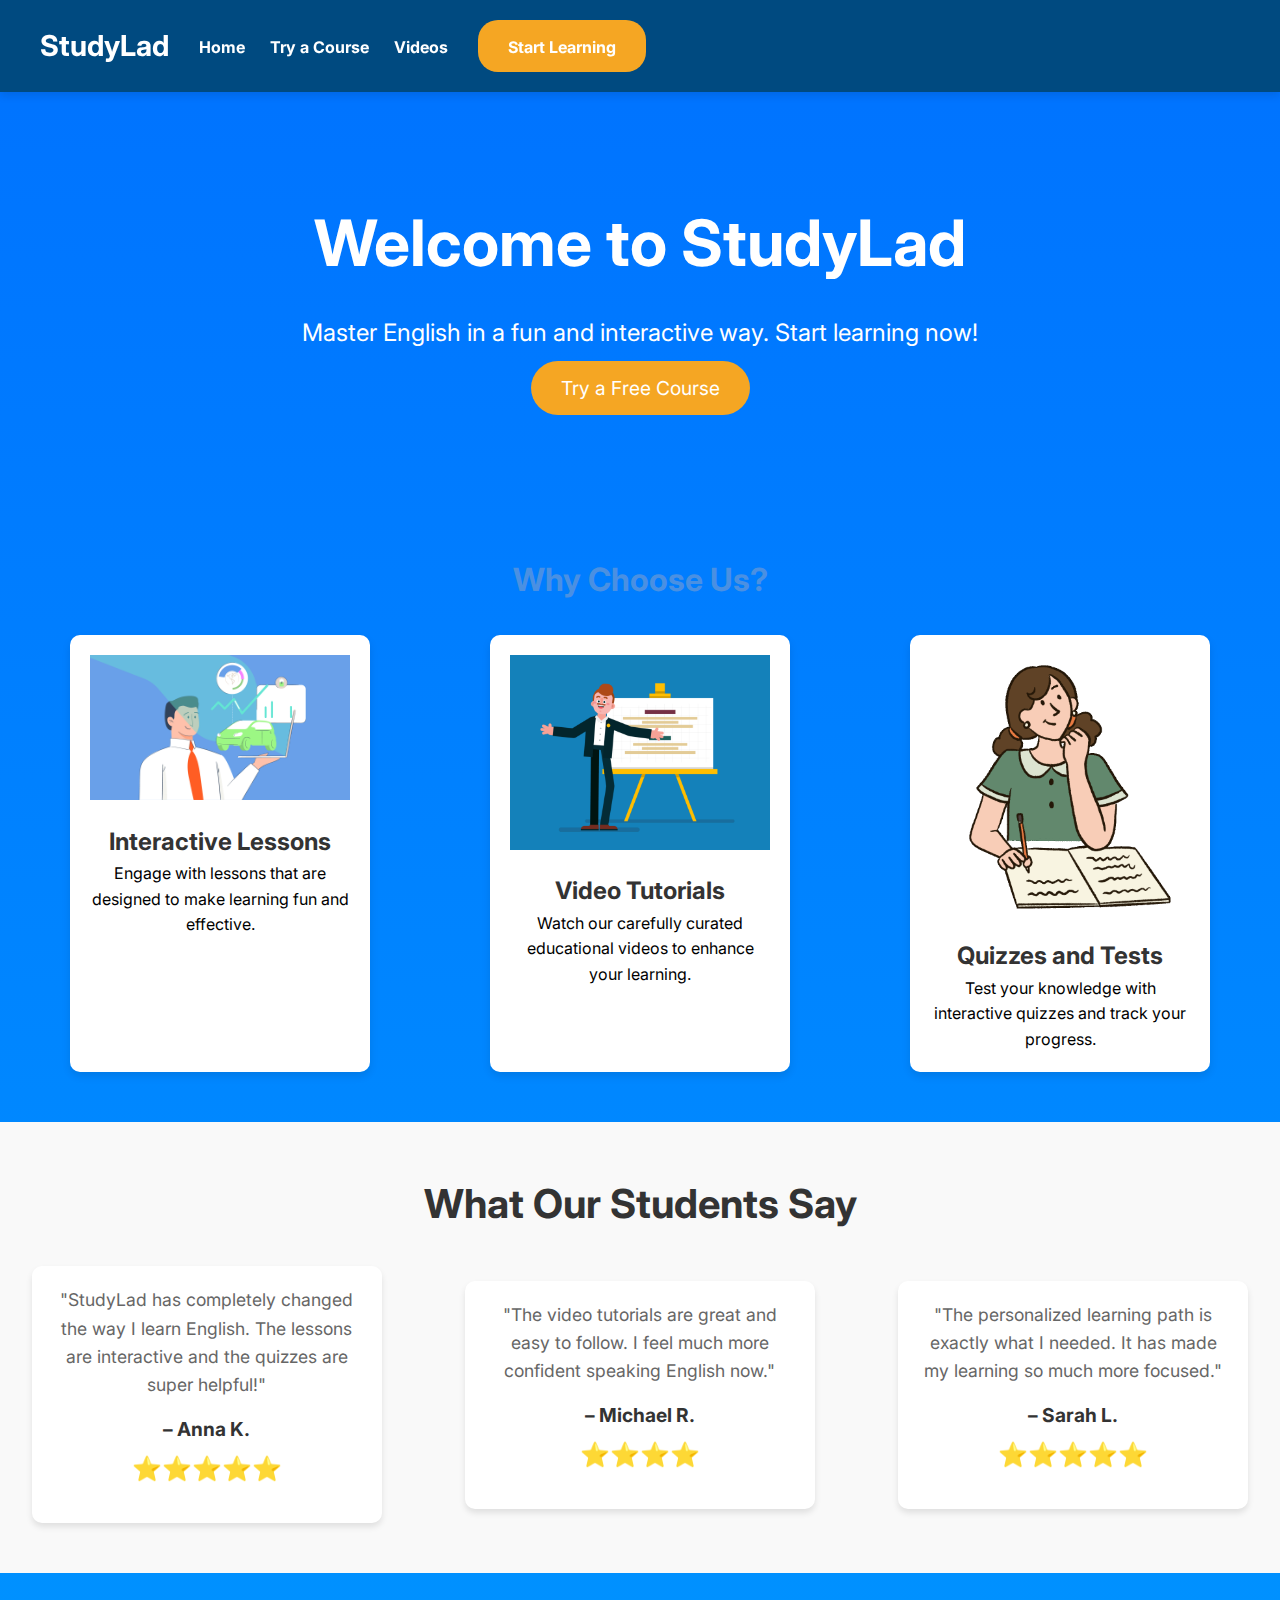
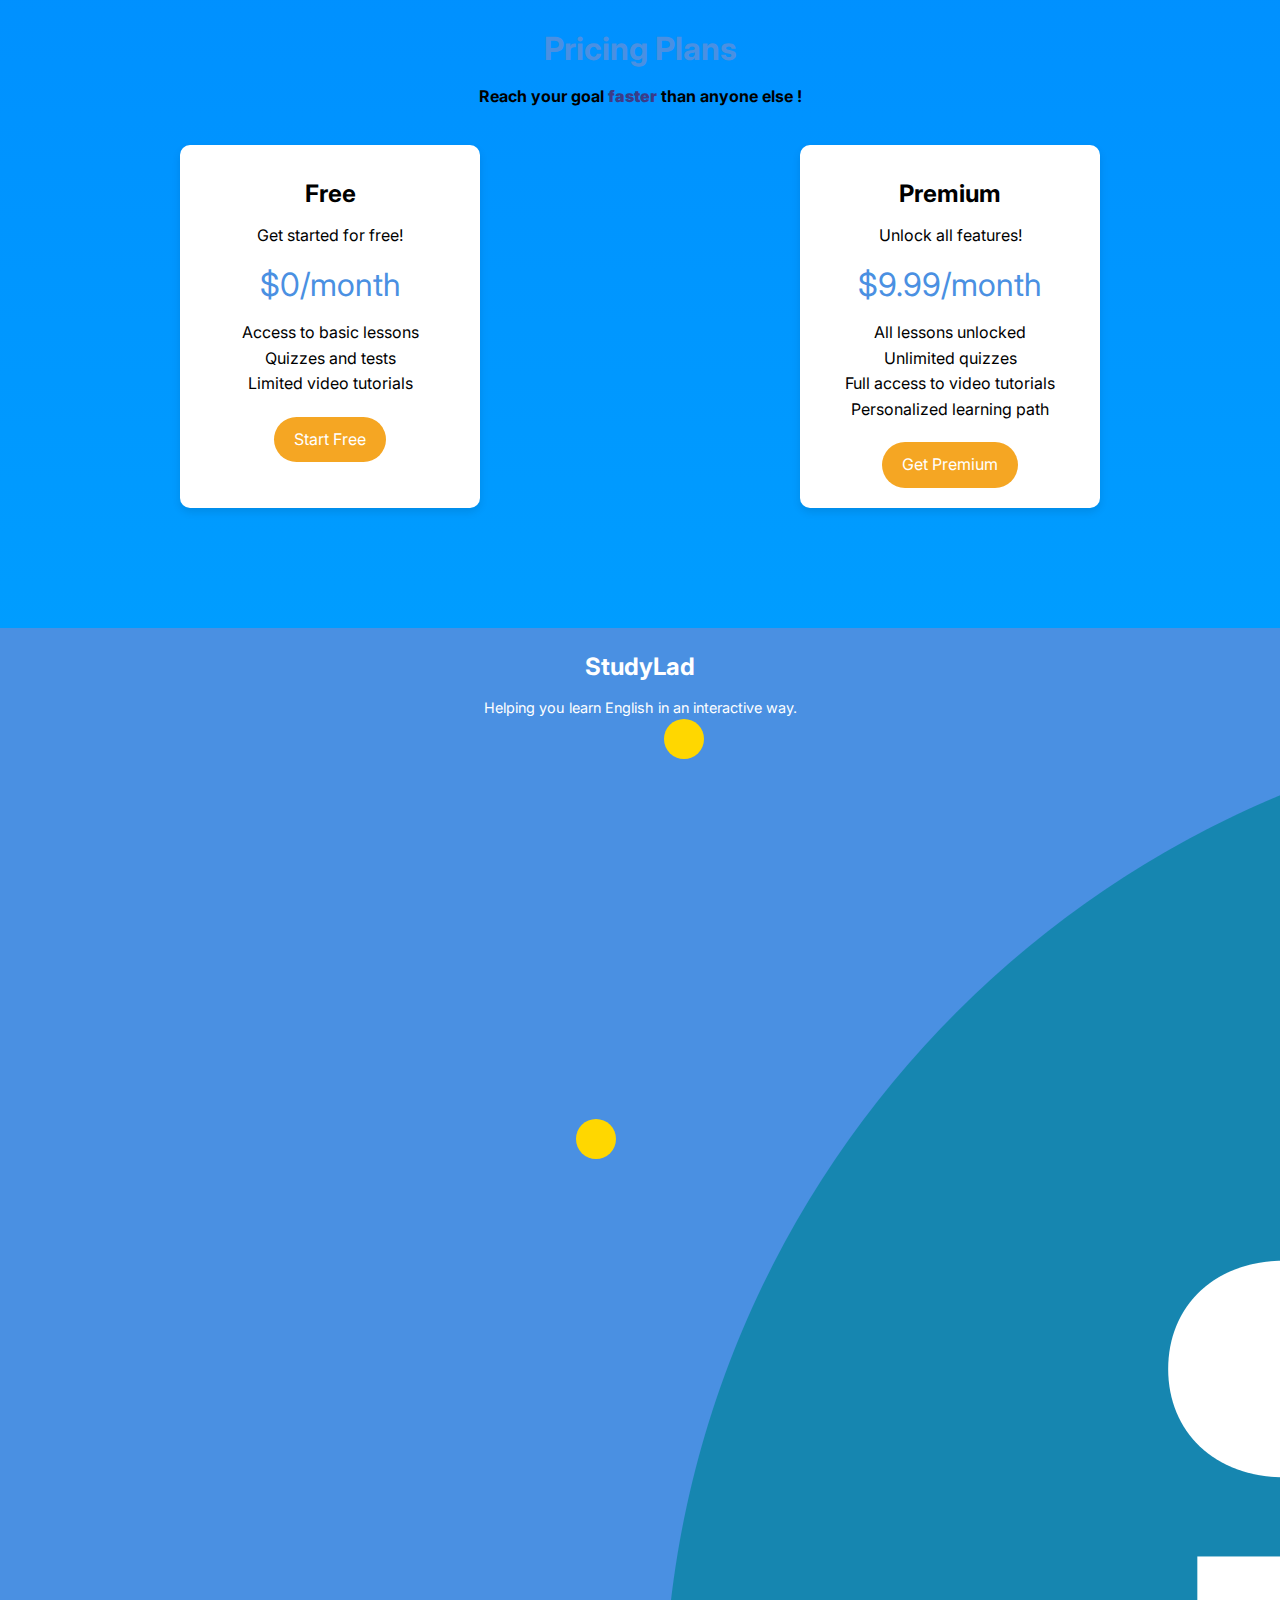
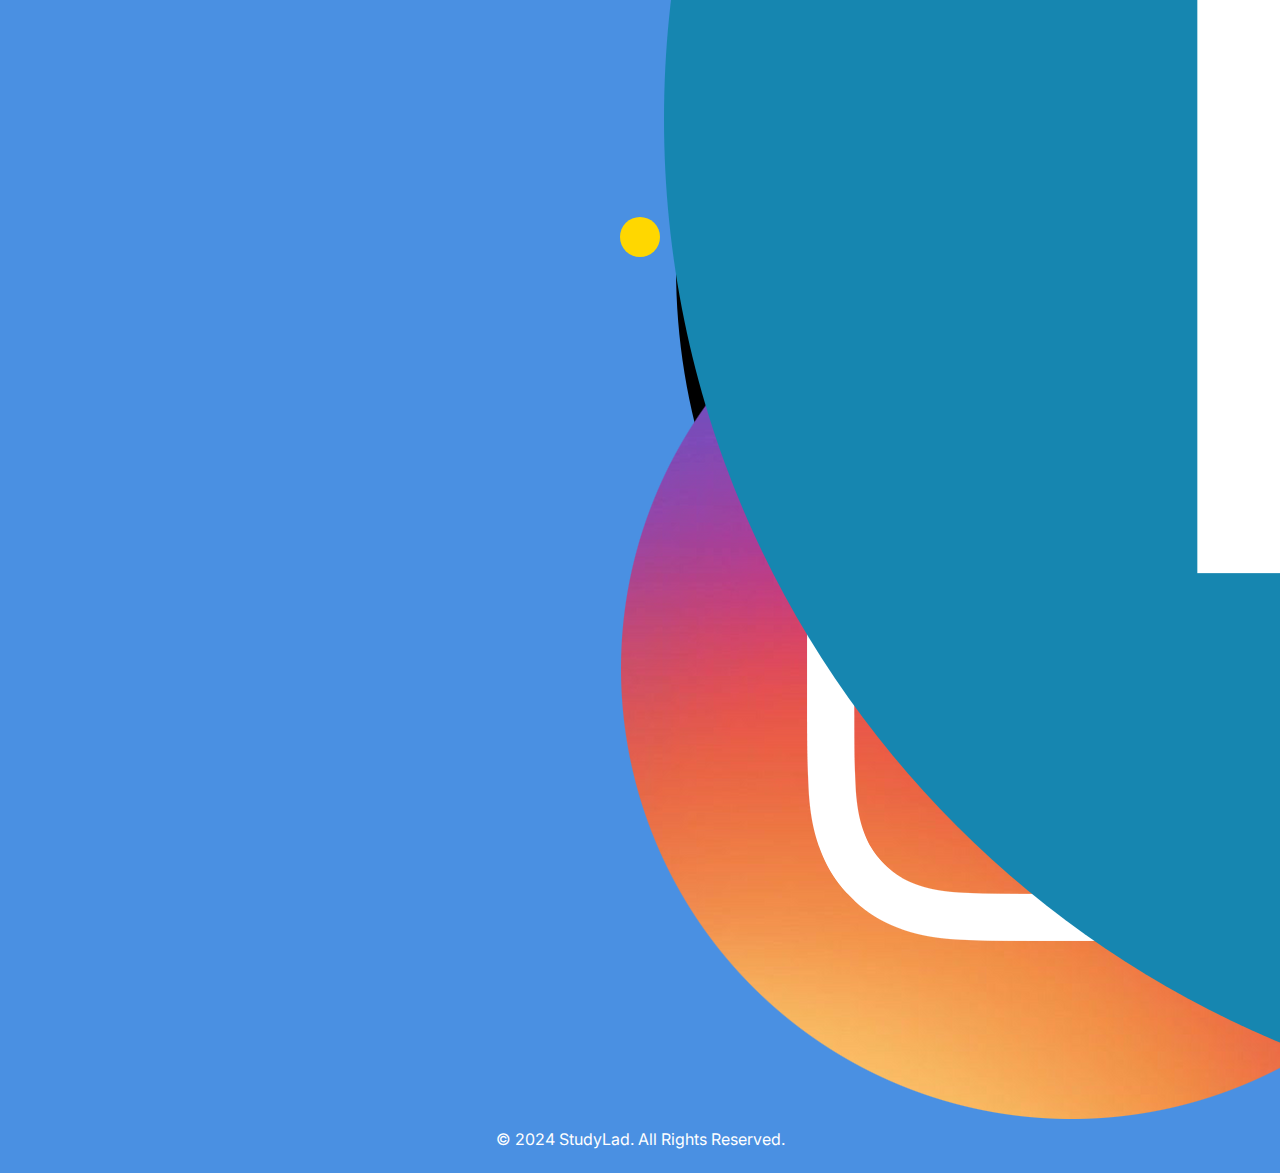
==== Virtual Lab/index.html @ 0079d1bb "uploading file" ====
<!DOCTYPE html>
<html lang="en">
<head>
    <meta charset="UTF-8">
    <meta name="viewport" content="width=device-width, initial-scale=1.0">
    <meta name="description" content="Learn English with interactive modules and quizzes. Join us now!">
    <title>StudyLad - Learn English Easily</title>
    <link rel="stylesheet" href="css/styles.css">
    <link href="https://fonts.googleapis.com/css2?family=Inter:wght@400;600&display=swap" rel="stylesheet">
</head>

    <body style="color: black;">
    
    <header>
        <nav>
            <div class="navbar">
                <div class="logo">
                    <h1>StudyLad</h1>
                </div>
                <ul>
                    <a href="index.html">Home</a></li>
                    <a href="try-course.html">Try a Course</a></li>
                    <a href="video.html">Videos</a></li>
                </ul>
                <div class="cta">
                    <a href="try-course.html" class="btn">Start Learning</a>
                </div>
            </div>
        </nav>
    </header>

    <main>
        <!-- Hero Section -->
        <section class="hero">
            <div class="hero-content">
                <h1>Welcome to StudyLad</h1>
                <p>Master English in a fun and interactive way. Start learning now!</p>
                <a href="try-course.html" class="btn">Try a Free Course</a>
            </div>
        </section>

        <!-- Features Section -->
        <section class="features">
            <h2>Why Choose Us?</h2>
            <div class="feature-grid">
                <div class="feature-item">
                    <img src="img/1.gif" alt="Interactive Learning">
                    <h3>Interactive Lessons</h3>
                    <p>Engage with lessons that are designed to make learning fun and effective.</p>
                </div>
                <div class="feature-item">
                    <img src="img/2.gif" alt="Video Tutorials">
                    <h3>Video Tutorials</h3>
                    <p>Watch our carefully curated educational videos to enhance your learning.</p>
                </div>
                <div class="feature-item">
                    <img src="img/3.gif" alt="Quizzes">
                    <h3>Quizzes and Tests</h3>
                    <p>Test your knowledge with interactive quizzes and track your progress.</p>
                </div>
            </div>
        </section>

        
        <!-- Testimonials Section -->
        <section class="testimonials">
            <h2>What Our Students Say</h2>
            <div class="testimonial-grid">
                <div class="testimonial-item">
                    <p>"StudyLad has completely changed the way I learn English. The lessons are interactive and the quizzes are super helpful!"</p>
                    <h4>– Anna K.</h4>
                    <p>⭐⭐⭐⭐⭐</p>
                </div>
                <div class="testimonial-item">
                    <p>"The video tutorials are great and easy to follow. I feel much more confident speaking English now."</p>
                    <h4>– Michael R.</h4>
                    <p>⭐⭐⭐⭐</p>
                </div>
                <div class="testimonial-item">
                    <p>"The personalized learning path is exactly what I needed. It has made my learning so much more focused."</p>
                    <h4>– Sarah L.</h4>
                    <p>⭐⭐⭐⭐⭐</p>
                </div>
            </div>
        </section>


        <!-- Pricing Section -->
        <section class="pricing">
            <h2>Pricing Plans</h2>
            <h3>Reach your goal <strong>faster</strong> than anyone else !</h3>
            <div class="pricing-grid">
                <div class="pricing-item">
                    <h3>Free</h3>
                    <p>Get started for free!</p>
                    <p class="price">$0/month</p>
                    <ul>
                        <li>Access to basic lessons</li>
                        <li>Quizzes and tests</li>
                        <li>Limited video tutorials</li>
                    </ul>
                    <a href="try-course.html" class="btn">Start Free</a>
                </div>
                <div class="pricing-item">
                    <h3>Premium</h3>
                    <p>Unlock all features!</p>
                    <p class="price">$9.99/month</p>
                    <ul>
                        <li>All lessons unlocked</li>
                        <li>Unlimited quizzes</li>
                        <li>Full access to video tutorials</li>
                        <li>Personalized learning path</li>
                    </ul>
                    <a href="try-course.html" class="btn">Get Premium</a>
                </div>
            </div>
        </section>
    </main>

    <!-- Footer -->
    <footer class="footer">
        <div class="footer-content">
            <div class="footer-logo">
                <h1>StudyLad</h1>
                <p>Helping you learn English in an interactive way.</p>
            </div>
            <div class="footer-links">
                <ul>
                    <!-- <a href="index.html">Home</a></li> -->
                    <!-- <a href="try-course.html">Try a Course</a></li> -->
                    <!-- <a href="video.html">Videos</a></li> -->
                </ul>
            </div>
            <div class="footer-social">
                <a href="#" class="social-icon"><img src="img/github.png"></a>
                <a href="#" class="social-icon"><img src="img/instagram.png"></a>
                <a href="#" class="social-icon"><img src="img/linkedin.png" alt=""></a>
            </div>
        </div>
        <p>&copy; 2024 StudyLad. All Rights Reserved.</p>
    </footer>
</body>
</html>
---- Virtual Lab/css/styles.css ----
/* General Reset */
* {
    margin: 0;
    padding: 0;
    box-sizing: border-box;
}

body, html {
    font-family: 'Inter', sans-serif;
    line-height: 1.6;
    background: linear-gradient(to bottom, #ffffff, #e0e0e0);
    padding: 0;
    margin: 0;
    color: #333;
}

/* Header */
header {
    position: sticky;
    top: 0;
    background: #4A90E2;
    padding: 20px 0;
    color: white;
    z-index: 1000;
    box-shadow: 0 4px 8px rgba(0, 0, 0, 0.1);
    transition: all 0.3s ease-in-out;
}

.navbar {
    display: flex;
    justify-content: space-between;
    align-items: center;
    padding: 0 20px;
}

.navbar a {
    color: white;
    text-decoration: none;
    padding: 10px;
    font-weight: bold;
    transition: color 0.2s ease;
}

.navbar a:hover {
    color: #FFD700;
}

.navbar .cta {
    background-color: #F5A623;
    border-radius: 20px;
    padding: 10px 20px;
    transition: background-color 0.3s ease;
}

.navbar .cta:hover {
    background-color: #FFD700;
}

/* Hero Section */
.hero {
    text-align: center;
    padding: 100px 20px;
    background: url('img/Banner.png') no-repeat center center;
    background-size: cover;
    color: white;
    position: relative;
}

.hero-content h1 {
    font-size: 4rem;
    margin-bottom: 20px;
    animation: fadeIn 2s ease-out;
}

.hero-content p {
    font-size: 1.5rem;
    margin-bottom: 20px;
}

.hero-content a {
    padding: 15px 30px;
    background-color: #F5A623;
    border-radius: 50px;
    color: white;
    text-decoration: none;
    font-size: 1.2rem;
    transition: background-color 0.3s ease;
}

.hero-content a:hover {
    background-color: #FFD700;
}

/* Features Section */
.features {
    text-align: center;
    padding: 50px 20px;
}

.features h2 {
    font-size: 2rem;
    margin-bottom: 30px;
    color: #4A90E2;
}

.feature-grid {
    display: flex;
    justify-content: space-around;
    flex-wrap: wrap;
    gap: 20px;
}

.feature-item {
    width: 300px;
    padding: 20px;
    background: white;
    border-radius: 10px;
    box-shadow: 0 4px 8px rgba(0, 0, 0, 0.1);
    transition: transform 0.3s ease;
}

.feature-item:hover {
    transform: translateY(-10px);
}

.feature-item img {
    width: 100%;
    height: auto;
}

.feature-item h3 {
    font-size: 1.5rem;
    margin-top: 15px;
    color: #333;
}

/* Testimonials Section */
.testimonials {
    background-color: #f9f9f9;
    padding: 50px 0;
    text-align: center;
}

.testimonials h2 {
    font-size: 2.5rem;
    margin-bottom: 30px;
    color: #333;
}

.testimonial-grid {
    display: grid;
    grid-template-columns: repeat(auto-fit, minmax(300px, 1fr));
    gap: 20px;
    justify-content: center;
    align-items: stretch;
}

.testimonial-item {
    background-color: white;
    padding: 20px;
    box-shadow: 0 4px 6px rgba(0, 0, 0, 0.1);
    border-radius: 10px;
    max-width: 350px;
    margin: auto;
}

.testimonial-item p {
    font-size: 1.1rem;
    color: #666;
    margin-bottom: 15px;
}

.testimonial-item h4 {
    font-size: 1.2rem;
    font-weight: bold;
    margin-bottom: 5px;
    color: #333;
}

.testimonial-item p:last-child {
    font-size: 1.5rem;
    color: #FFD700; /* Gold color for the star ratings */
}


/* Pricing Section */
.pricing {
    padding: 50px 20px;
    text-align: center;
}

.pricing h2 {
    font-size: 2rem;
    margin-bottom: 10px;
    color: #4A90E2;
}

.pricing h3 {
    font-size: 1rem;
    margin-bottom: 15px;
}

.pricing h3 strong{
    color:rgb(60, 60, 136)
}

.pricing-grid {
    display: flex;
    justify-content: space-around;
    flex-wrap: wrap;
}

.pricing-item {
    width: 300px;
    background-color: white;
    padding: 20px;
    border-radius: 10px;
    box-shadow: 0 4px 8px rgba(0, 0, 0, 0.1);
    margin: 20px 0;
}

.pricing-item h3 {
    font-size: 1.5rem;
    margin: 10px 0;
}

.pricing-item .price {
    font-size: 2rem;
    margin: 10px 0;
    color: #4A90E2;
}

.pricing-item ul {
    list-style: none;
    padding: 0;
    margin: 10px 0;
}

.pricing-item a {
    display: inline-block;
    padding: 10px 20px;
    background-color: #F5A623;
    border-radius: 30px;
    color: white;
    text-decoration: none;
    margin-top: 10px;
}

.pricing-item a:hover {
    background-color: #FFD700;
}

/* Footer */
.footer {
    background-color: #4A90E2;
    padding: 20px;
    color: white;
    text-align: center;
    margin-top: 50px;
}

.footer-content {
    /* display: flex; */
    justify-content: space-between;
    flex-wrap: wrap;
    max-width: 1200px;
    margin: 0 auto;
}

.footer-logo h1 {
    font-size: 1.5rem;
}

.footer-logo p {
    font-size: 0.9rem;
    margin-top: 10px;
}

.footer-links ul {
    list-style: none;
    padding: 0;
}

.footer-links ul li {
    margin-bottom: 10px;
}

.footer-links a {
    color: white;
    text-decoration: none;
    font-size: 1rem;
}

.footer-links a:hover {
    text-decoration: underline;
}

.footer-social {
    /* display: flex; */
    gap: 10px;
}

.social-icon {
    display: inline-block;
    width: 40px;
    height: 40px;
    background-color: #FFD700;
    color: white;
    text-align: center;
    line-height: 40px;
    border-radius: 50%;
    font-size: 1.2rem;
    transition: background-color 0.3s ease;
}

.social-icon:hover {
    background-color: #4A90E2;
}



/* Quiz Feedback */
button.answer {
    padding: 10px 20px;
    margin: 10px;
    border: none;
    border-radius: 5px;
    cursor: pointer;
    background-color: #f0f0f0;
    transition: background-color 0.3s ease;
}

button.answer:hover {
    background-color: #e0e0e0;
}

button.answer.correct {
    background-color: green !important;
    color: white;
}

button.answer.incorrect {
    background-color: red !important;
    color: white;
}

.drop-area {
    margin-top: 20px;
    padding: 30px;
    border: 2px dashed #ccc;
    text-align: center;
    transition: background-color 0.3s ease;
}

.drag-item {
    padding: 10px;
    margin: 5px;
    background-color: #ddd;
    border: 1px solid #aaa;
    cursor: grab;
}

.drag-item:hover {
    background-color: #bbb;
}

.drag-item.dragging {
    background-color: #888;
}

#quiz-container h2 {
    margin-top: 20px;
}

textarea {
    width: 100%;
    height: 100px;
    margin-top: 10px;
    padding: 10px;
}

#next-level, #restart-quiz {
    margin-top: 20px;
    padding: 10px 20px;
    background-color: #4A90E2;
    color: white;
    border: none;
    cursor: pointer;
    border-radius: 5px;
}

#next-level:hover, #restart-quiz:hover {
    background-color: #357ABD;
}



/* Video Grid */
.video-grid {
    display: grid;
    grid-template-columns: repeat(auto-fit, minmax(300px, 1fr));
    gap: 20px;
    padding: 20px;
}

.video-item {
    text-align: center;
}

.video-item img {
    width: 100%;
    border-radius: 10px;
}

/* Header Improvements */
header {
    background-color: #2c3e50;
    padding: 20px;
    color: white;
    font-size: 20px;
    display: flex;
    justify-content: space-between;
    align-items: center;
}

.logo h1 {
    margin: 0;
    font-size: 24px;
    font-weight: bold;
}

.navbar {
    display: flex;
    gap: 15px;
}

.navbar a {
    color: white;
    text-decoration: none;
    font-size: 18px;
}

.navbar a:hover {
    text-decoration: underline;
}



/* Consistent blue gradient background for the entire body */
body {
    background: linear-gradient(to bottom, #0072ff, #00c6ff);
    color: #fff;
    font-family: 'Inter', sans-serif;
}

/* Header improvements for consistency */
header {
    background-color: #004a80;
    padding: 20px;
    box-shadow: 0 4px 8px rgba(0, 0, 0, 0.1);
    display: flex;
    justify-content: space-between;
    align-items: center;
}

header .logo h1 {
    margin: 0;
    font-size: 1.8rem;
    color: white;
}

nav .navbar {
    display: flex;
    gap: 20px;
}

nav .navbar a {
    color: white;
    text-decoration: none;
    font-size: 1rem;
}

nav .navbar a:hover {
    text-decoration: underline;
}

/* Footer consistency */
footer {
    background-color: #004a80;
    padding: 20px;
    text-align: center;
    color: white;
    position: relative;
    bottom: 0;
    width: 100%;
}

footer p {
    margin: 0;
}

/* Button styling */
button {
    padding: 10px 20px;
    border: none;
    background-color: #0072ff;
    color: white;
    border-radius: 5px;
    cursor: pointer;
    transition: background-color 0.3s ease;
}

button:hover {
    background-color: #005bb5;
}



/* Styling the quiz container for grid layout */
.grid-container {
    display: grid;
    grid-template-columns: repeat(auto-fill, minmax(200px, 1fr));
    gap: 20px;
    margin-top: 20px;
}

/* Styling questions and answers in black */
#quiz-container h2, .answer {
    color: black;
}

/* Feedback colors for correct/incorrect answers */
button.answer.correct {
    background-color: green !important;
    color: white;
}

button.answer.incorrect {
    background-color: red !important;
    color: white;
}

/* Transition effect for better UX */
button.answer {
    transition: background-color 0.3s ease;
}
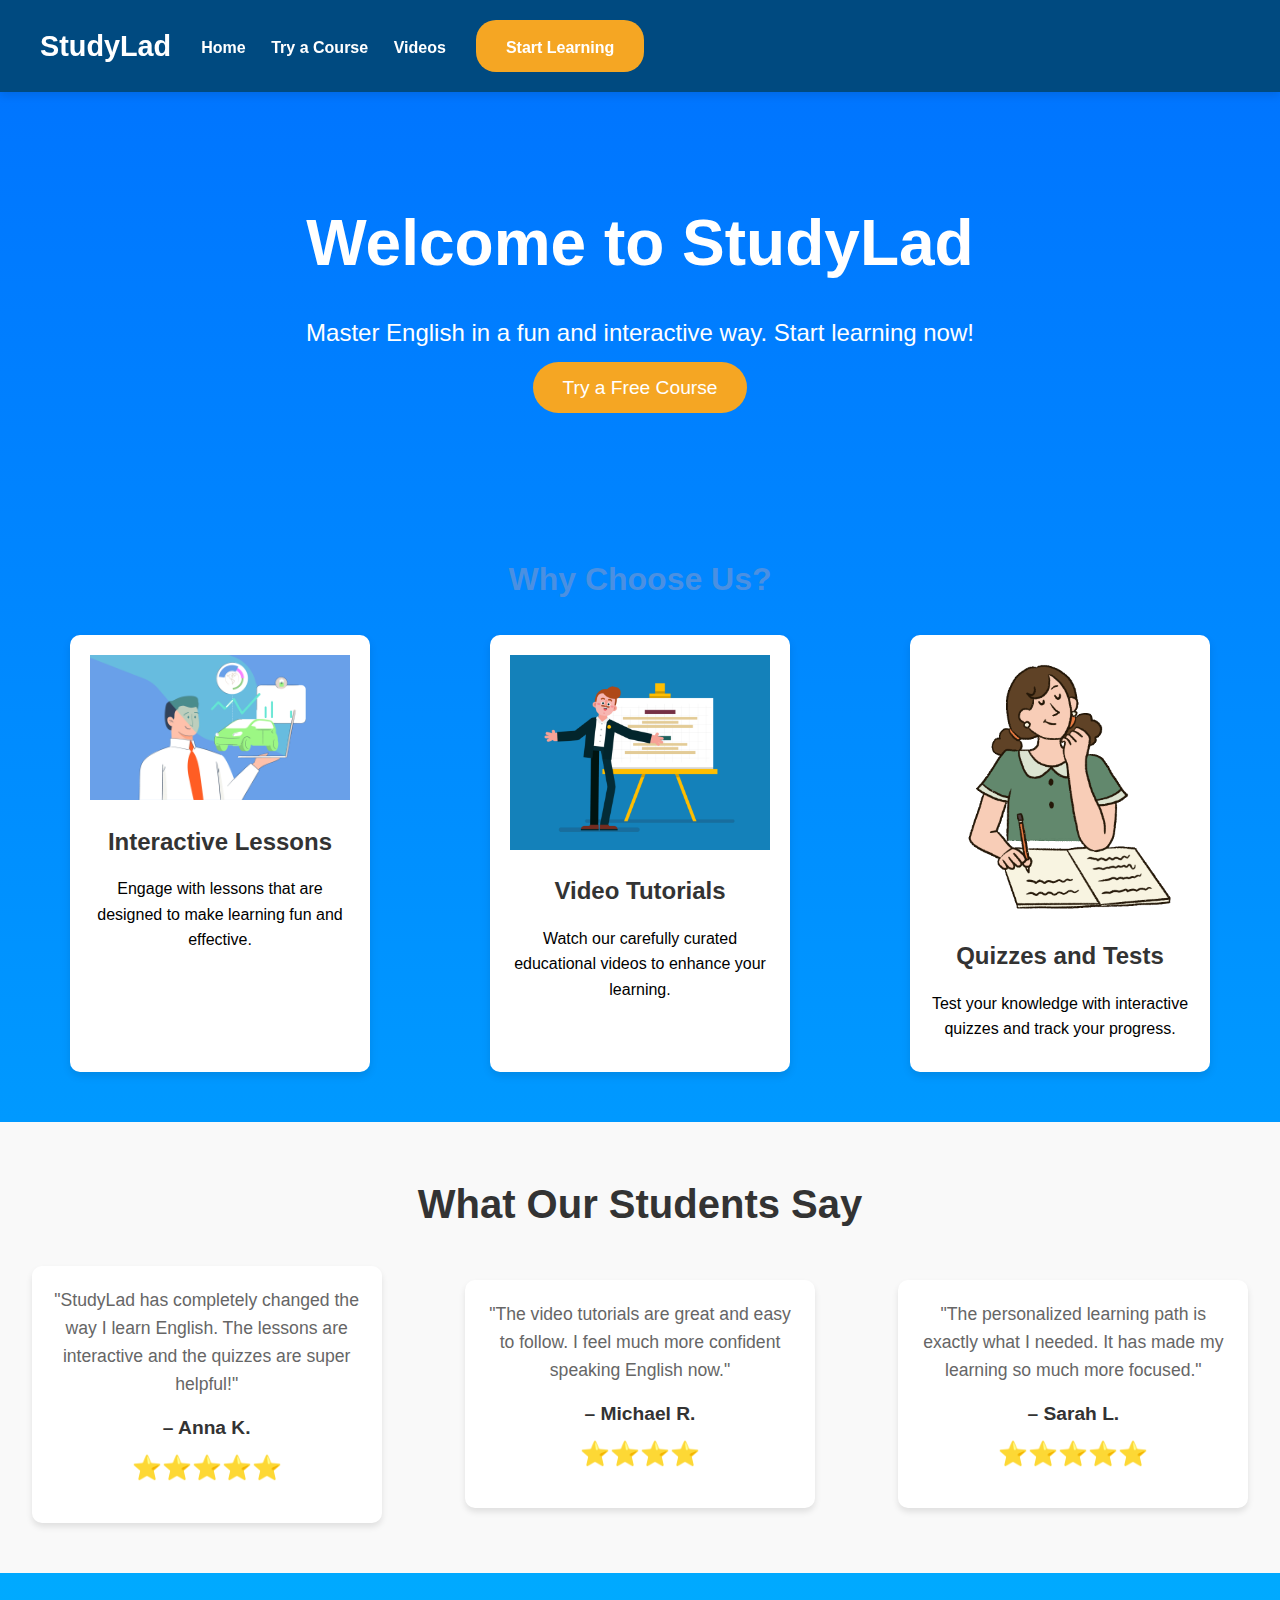
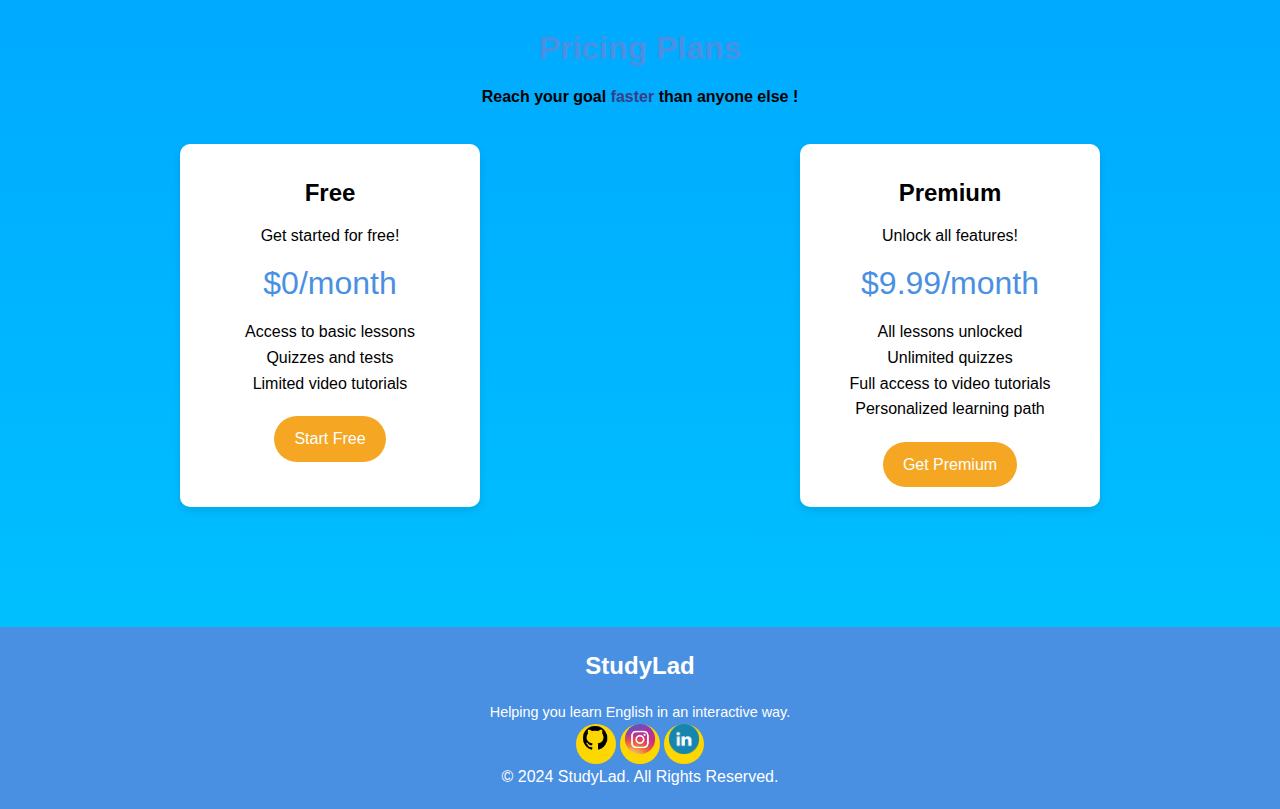
==== commit 67374601: "css fix" ====
--- a/Virtual Lab/index.html
+++ b/Virtual Lab/index.html
@@ -6,7 +6,6 @@
     <meta name="description" content="Learn English with interactive modules and quizzes. Join us now!">
     <title>StudyLad - Learn English Easily</title>
     <link rel="stylesheet" href="css/styles.css">
-    <link href="https://fonts.googleapis.com/css2?family=Inter:wght@400;600&display=swap" rel="stylesheet">
 </head>
 
     <body style="color: black;">
--- a/Virtual Lab/css/styles.css
+++ b/Virtual Lab/css/styles.css
@@ -545,3 +545,46 @@
     transition: background-color 0.3s ease;
 }
 
+
+/* Footer Social: Resize social media icons */
+.footer-social img {
+    width: 30px; /* Adjust the size to be smaller */
+    height: 30px; /* Maintain proportion */
+}
+
+/* Typography improvements */
+body, html {
+    font-family: 'Inter', sans-serif;
+    font-size: 16px;
+    line-height: 1.6;
+    color: #333;
+}
+
+h1, h2, h3, h4, h5, h6 {
+    font-weight: bold;
+    margin-bottom: 15px;
+}
+
+p {
+    margin-bottom: 10px;
+}
+
+/* Responsive improvements */
+@media (max-width: 768px) {
+    .navbar {
+        flex-direction: column;
+    }
+
+    .hero-content h1 {
+        font-size: 2.5rem;
+    }
+
+    .feature-grid {
+        flex-direction: column;
+    }
+
+    .footer-social {
+        display: flex;
+        justify-content: center;
+    }
+}
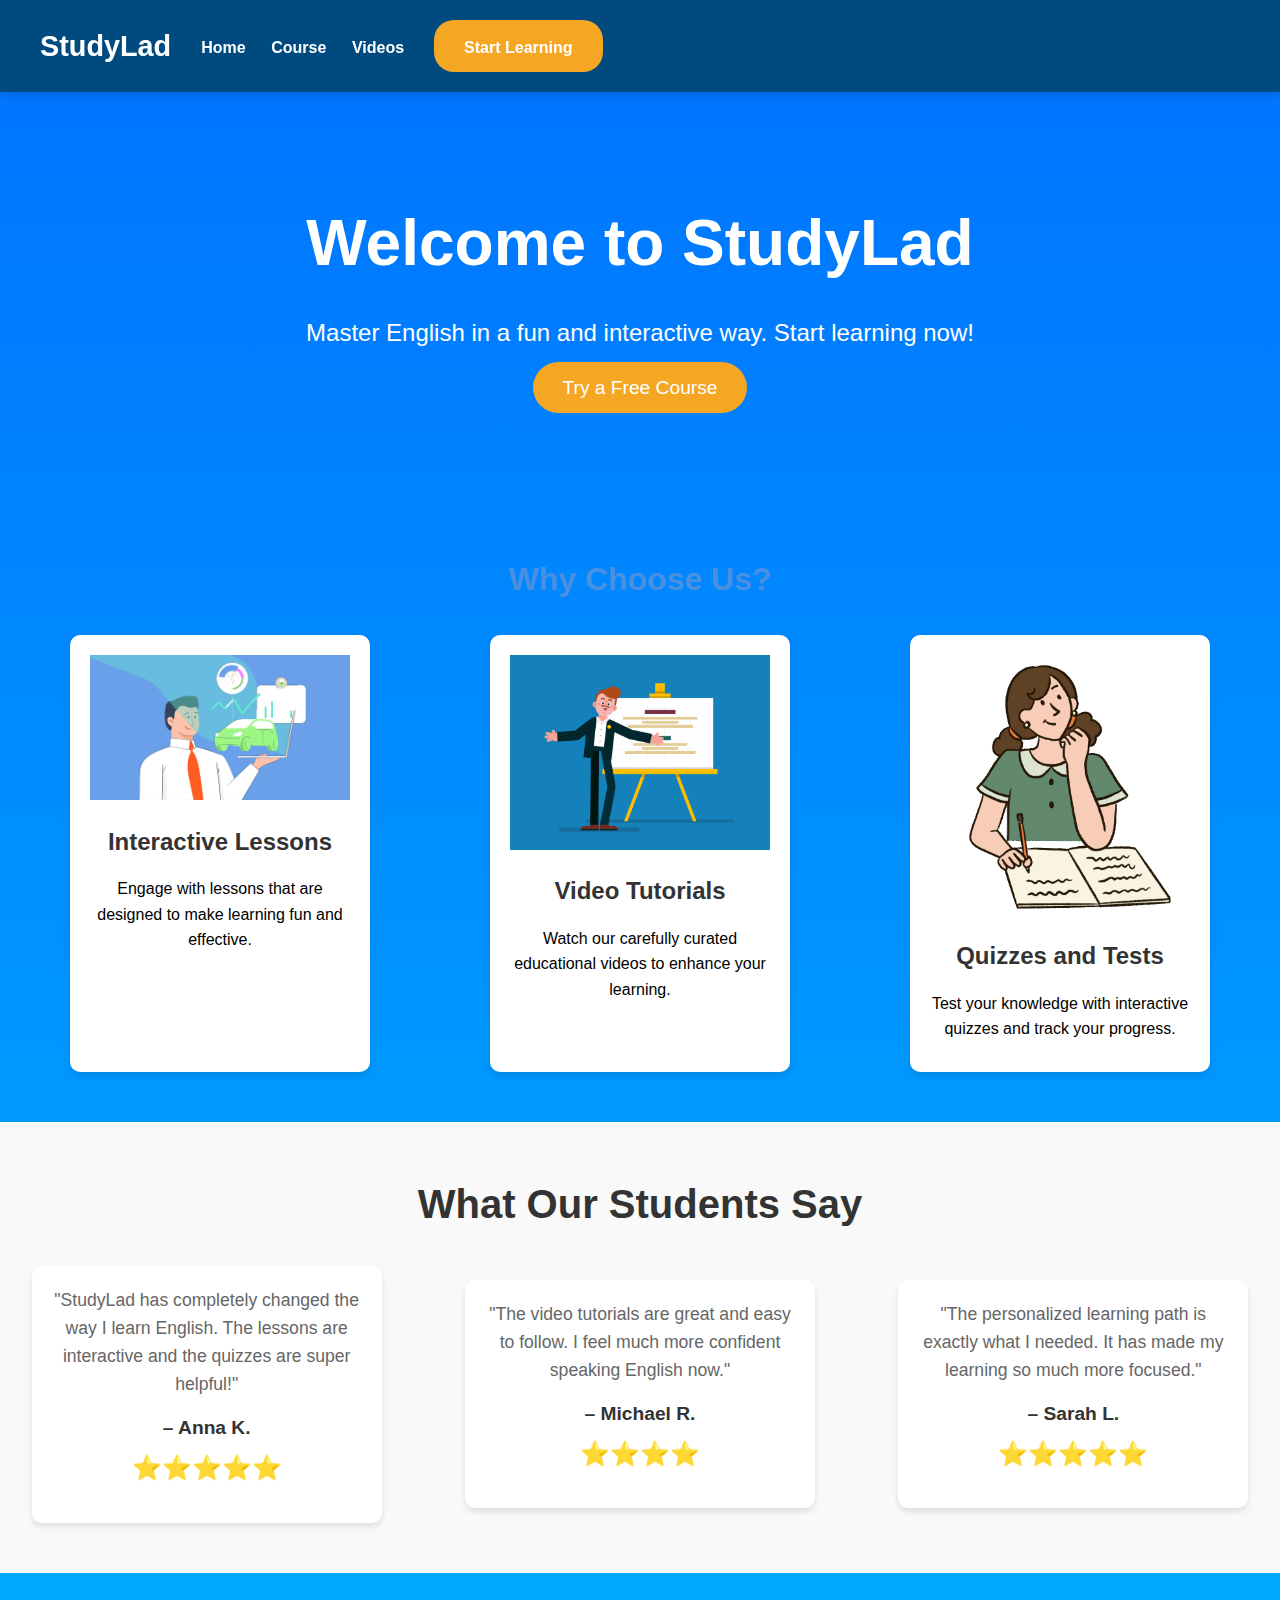
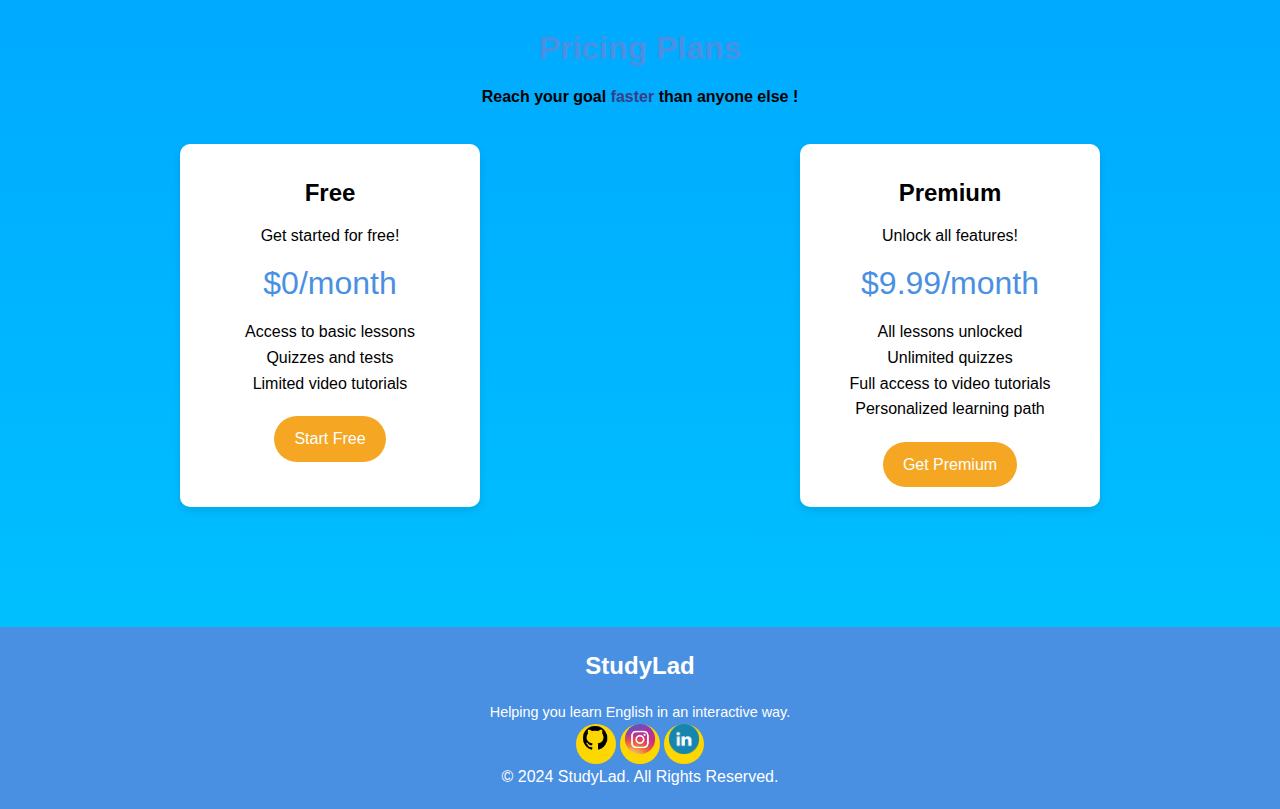
==== commit 323abfd4: "css" ====
--- a/Virtual Lab/index.html
+++ b/Virtual Lab/index.html
@@ -18,7 +18,7 @@
                 </div>
                 <ul>
                     <a href="index.html">Home</a></li>
-                    <a href="try-course.html">Try a Course</a></li>
+                    <a href="try-course.html">Course</a></li>
                     <a href="video.html">Videos</a></li>
                 </ul>
                 <div class="cta">
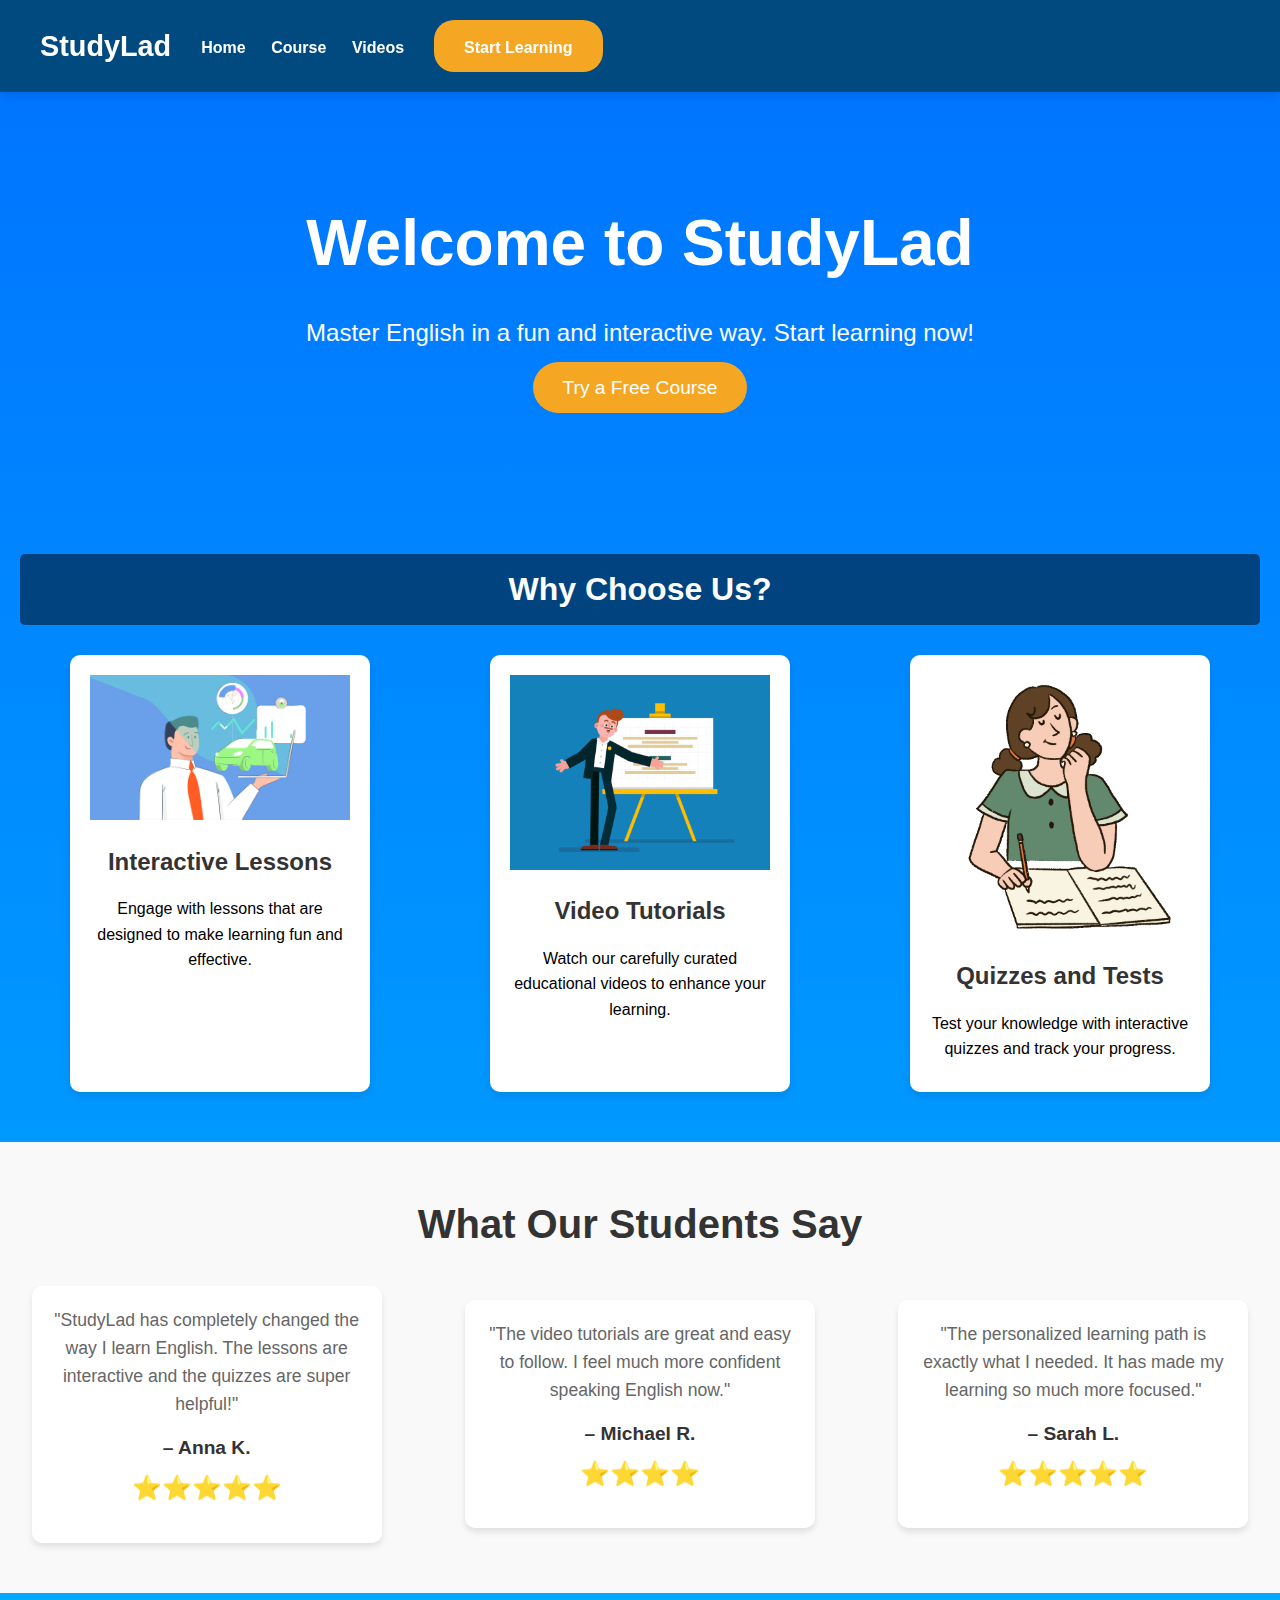
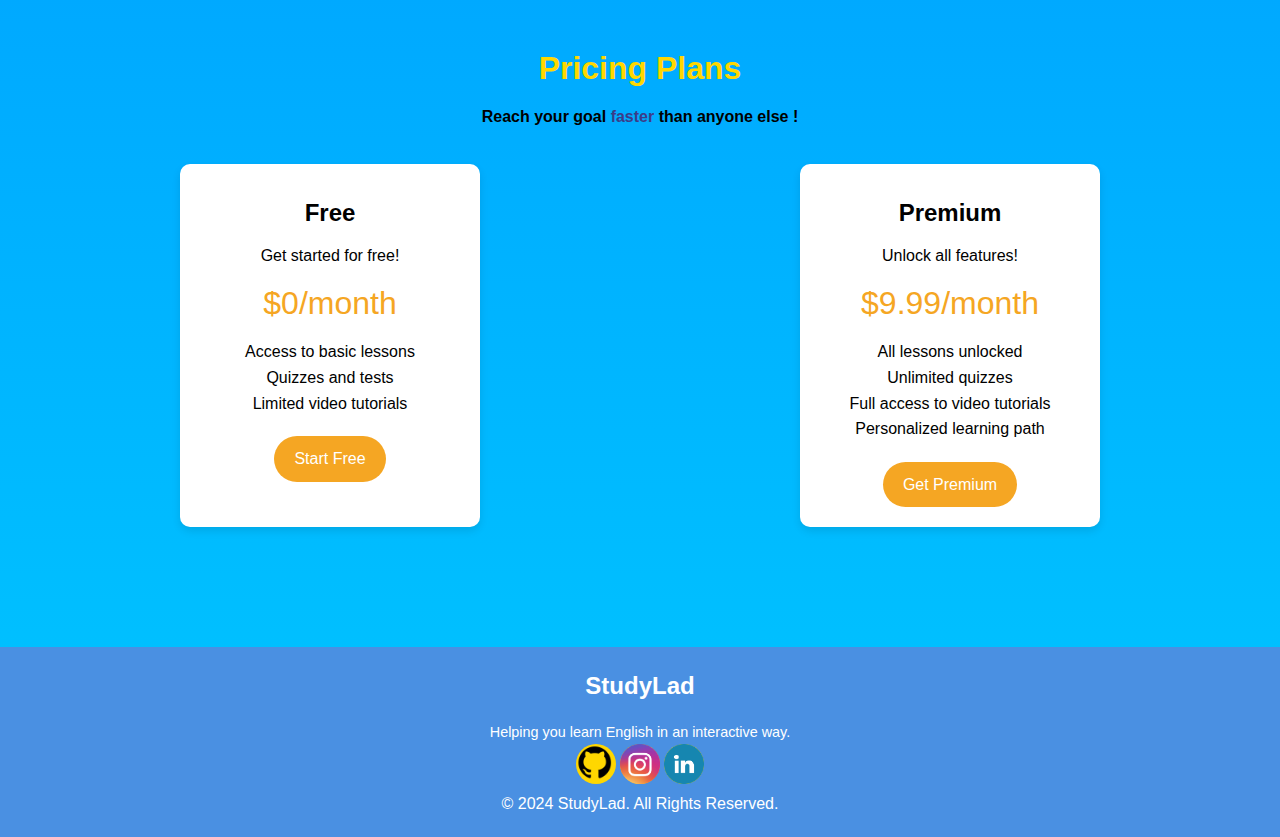
==== commit 7a9e2618: "css" ====
--- a/Virtual Lab/index.html
+++ b/Virtual Lab/index.html
@@ -17,9 +17,9 @@
                     <h1>StudyLad</h1>
                 </div>
                 <ul>
-                    <a href="index.html">Home</a></li>
-                    <a href="try-course.html">Course</a></li>
-                    <a href="video.html">Videos</a></li>
+                    <a href="index.html">Home</a>
+                    <a href="try-course.html">Course</a>
+                    <a href="video.html">Videos</a>
                 </ul>
                 <div class="cta">
                     <a href="try-course.html" class="btn">Start Learning</a>
@@ -59,7 +59,6 @@
                 </div>
             </div>
         </section>
-
         
         <!-- Testimonials Section -->
         <section class="testimonials">
@@ -131,9 +130,9 @@
                 </ul>
             </div>
             <div class="footer-social">
-                <a href="#" class="social-icon"><img src="img/github.png"></a>
-                <a href="#" class="social-icon"><img src="img/instagram.png"></a>
-                <a href="#" class="social-icon"><img src="img/linkedin.png" alt=""></a>
+                <a href="https://github.com/muhammadkasyfil" class="social-icon"><img src="img/github.png"></a>
+                <a href="https://www.instagram.com/muhammadkasyfil/" class="social-icon"><img src="img/instagram.png"></a>
+                <a href="https://id.linkedin.com/in/muhammad-kasyfil-470a43255" class="social-icon"><img src="img/linkedin.png" alt=""></a>
             </div>
         </div>
         <p>&copy; 2024 StudyLad. All Rights Reserved.</p>
--- a/Virtual Lab/css/styles.css
+++ b/Virtual Lab/css/styles.css
@@ -12,6 +12,7 @@
     padding: 0;
     margin: 0;
     color: #333;
+    font-size: 16px;
 }
 
 /* Header */
@@ -23,7 +24,9 @@
     color: white;
     z-index: 1000;
     box-shadow: 0 4px 8px rgba(0, 0, 0, 0.1);
-    transition: all 0.3s ease-in-out;
+    display: flex; /* Ubah menjadi flexbox */
+    justify-content: space-between;
+    align-items: center;
 }
 
 .navbar {
@@ -45,6 +48,10 @@
     color: #FFD700;
 }
 
+.cta {
+    margin-left: auto; /* Memastikan berada di sisi kanan */
+}
+
 .navbar .cta {
     background-color: #F5A623;
     border-radius: 20px;
@@ -100,7 +107,10 @@
 .features h2 {
     font-size: 2rem;
     margin-bottom: 30px;
-    color: #4A90E2;
+    color: white; 
+    background-color: rgba(0, 0, 0, 0.5); 
+    padding: 10px;
+    border-radius: 5px;
 }
 
 .feature-grid {
@@ -162,6 +172,11 @@
     border-radius: 10px;
     max-width: 350px;
     margin: auto;
+    transition: transform 0.3s ease;
+}
+
+.testimonial-item:hover {
+    transform: translateY(-10px);
 }
 
 .testimonial-item p {
@@ -192,7 +207,7 @@
 .pricing h2 {
     font-size: 2rem;
     margin-bottom: 10px;
-    color: #4A90E2;
+    color: #FFD700; 
 }
 
 .pricing h3 {
@@ -217,6 +232,11 @@
     border-radius: 10px;
     box-shadow: 0 4px 8px rgba(0, 0, 0, 0.1);
     margin: 20px 0;
+    transition: transform 0.3s ease;
+}
+
+.pricing-item:hover {
+    transform: translateY(-10px);
 }
 
 .pricing-item h3 {
@@ -227,7 +247,7 @@
 .pricing-item .price {
     font-size: 2rem;
     margin: 10px 0;
-    color: #4A90E2;
+    color: #F5A623;
 }
 
 .pricing-item ul {
@@ -398,9 +418,9 @@
 /* Video Grid */
 .video-grid {
     display: grid;
-    grid-template-columns: repeat(auto-fit, minmax(300px, 1fr));
+    grid-template-columns: 1fr; /* Satu kolom */
     gap: 20px;
-    padding: 20px;
+    justify-items: center; /* Video berada di tengah */
 }
 
 .video-item {
@@ -548,8 +568,8 @@
 
 /* Footer Social: Resize social media icons */
 .footer-social img {
-    width: 30px; /* Adjust the size to be smaller */
-    height: 30px; /* Maintain proportion */
+    width: 40px; /* Adjust the size to be smaller */
+    height: 40px; /* Maintain proportion */
 }
 
 /* Typography improvements */
